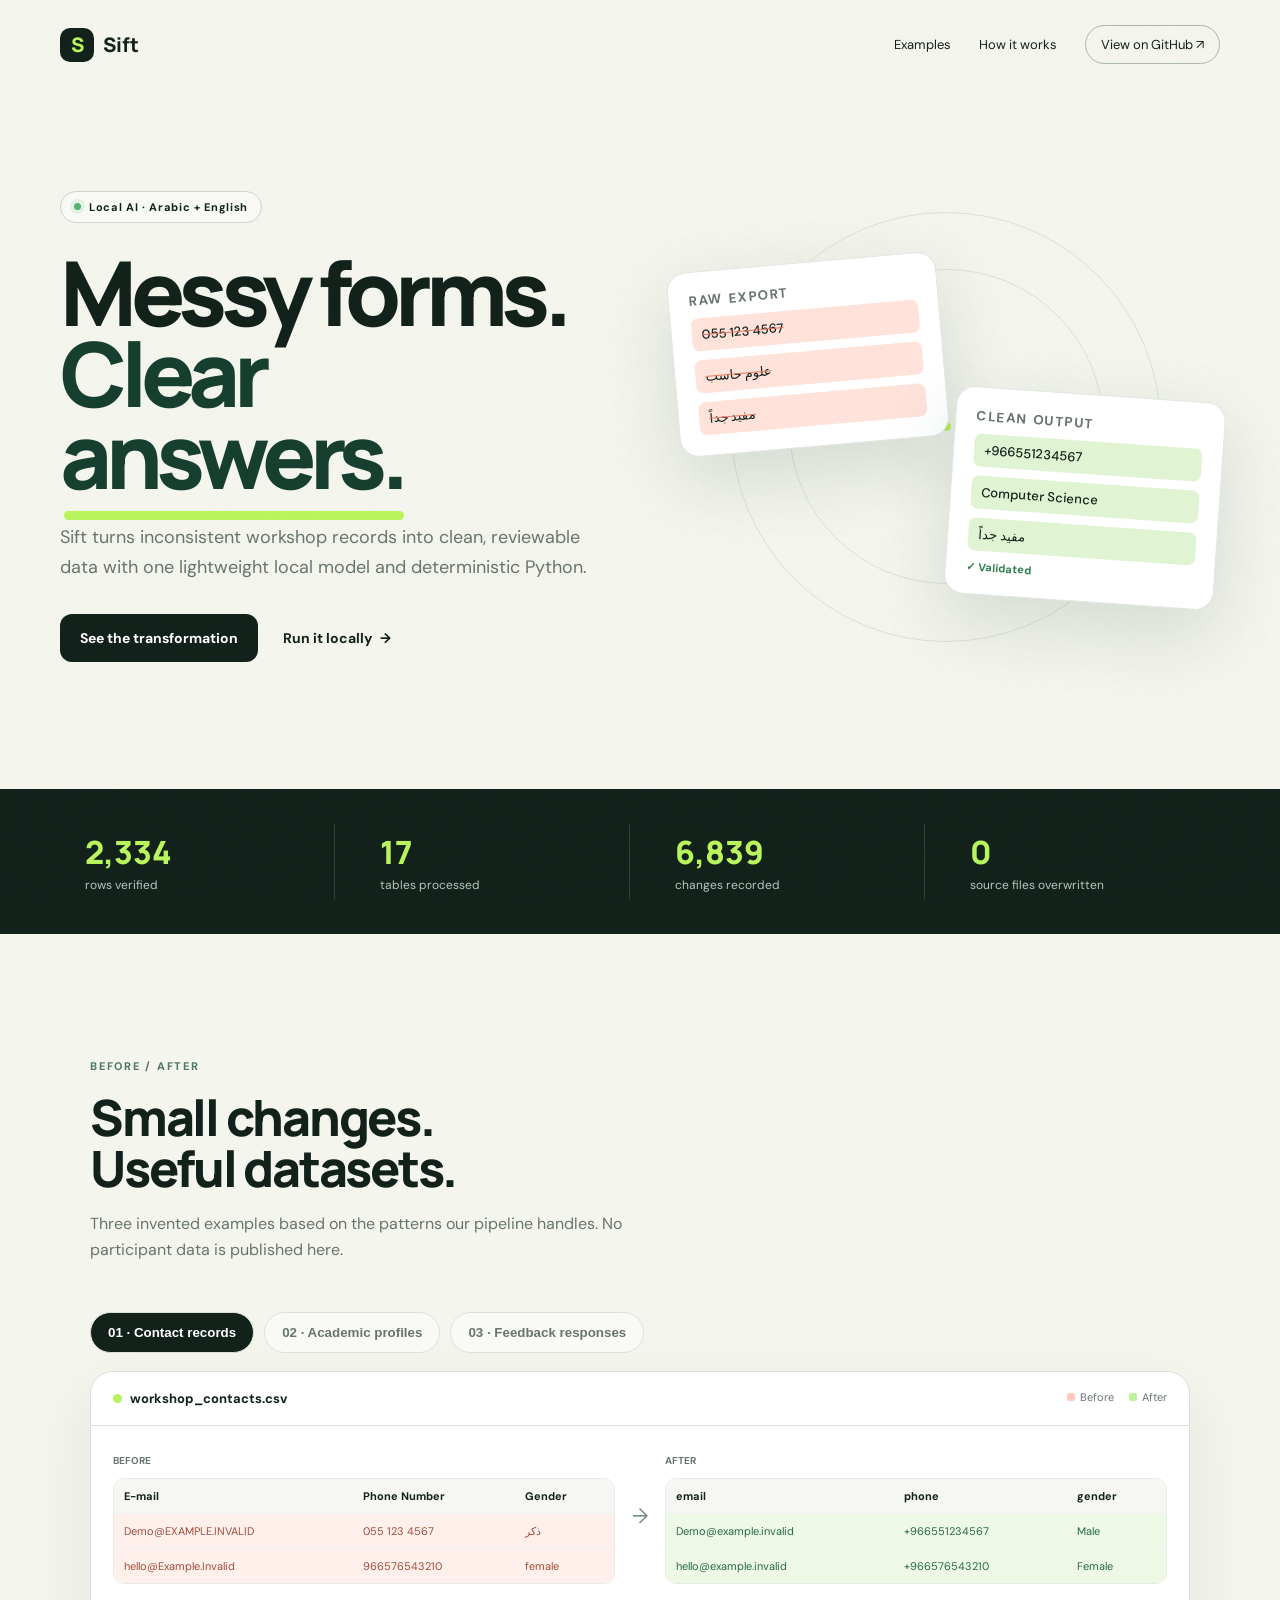
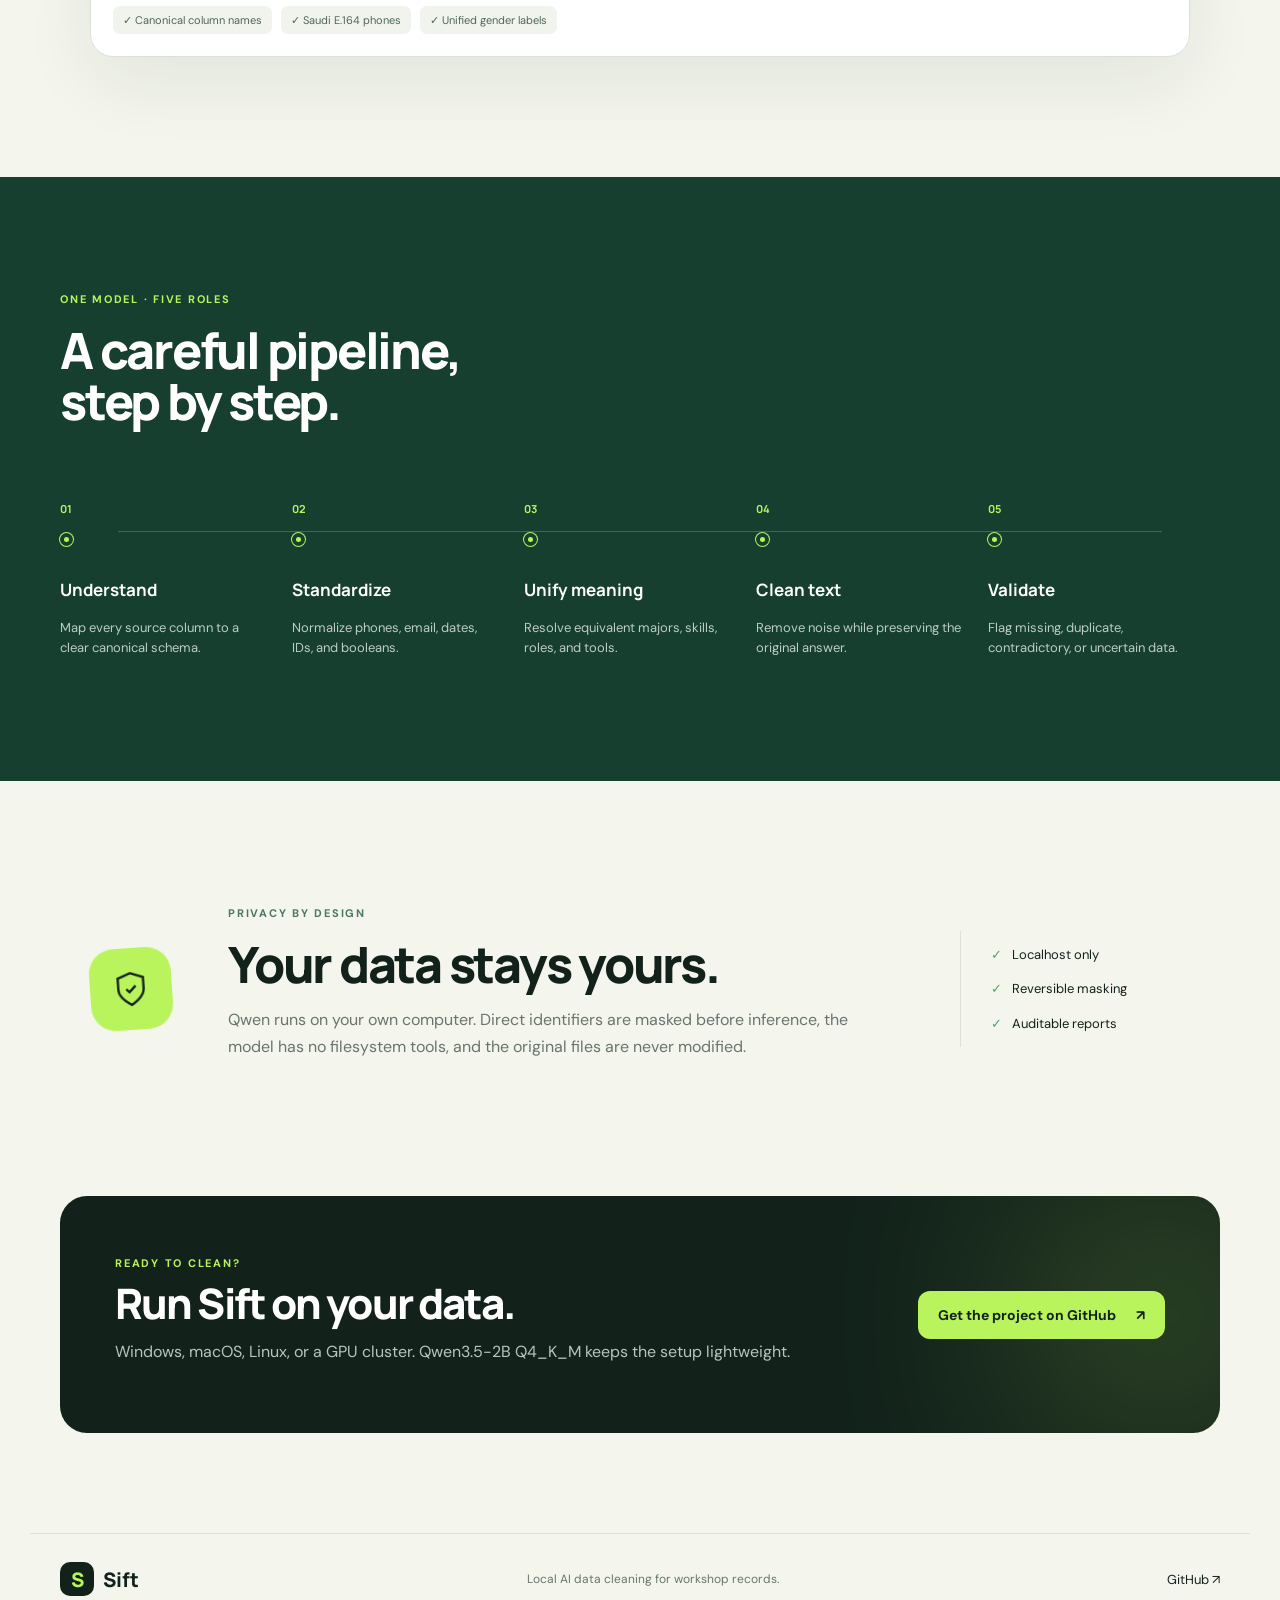
==== docs/index.html @ ca8bafb3 "add local cleaning GUI and public showcase" ====
<!doctype html>
<html lang="en"><head><meta charset="utf-8"><meta name="viewport" content="width=device-width,initial-scale=1"><meta name="description" content="See how Sift turns inconsistent Arabic and English form exports into analysis-ready data."><title>Sift — AI data cleaning, made clear</title><link rel="preconnect" href="https://fonts.googleapis.com"><link rel="preconnect" href="https://fonts.gstatic.com" crossorigin><link href="https://fonts.googleapis.com/css2?family=DM+Sans:wght@400;500;600;700&family=Manrope:wght@600;700;800&display=swap" rel="stylesheet"><link rel="stylesheet" href="showcase.css"></head>
<body><div class="grain"></div><nav><a class="logo" href="#"><span>S</span>Sift</a><div><a href="#examples">Examples</a><a href="#pipeline">How it works</a><a class="nav-cta" href="https://github.com/muath122/Data_Cleaning_Agent">View on GitHub ↗</a></div></nav>
<main><section class="hero"><div class="hero-copy"><div class="tag"><i></i> Local AI · Arabic + English</div><h1>Messy forms.<br><em>Clear answers.</em></h1><p>Sift turns inconsistent workshop records into clean, reviewable data with one lightweight local model and deterministic Python.</p><div class="hero-actions"><a class="button dark" href="#examples">See the transformation</a><a class="text-link" href="https://github.com/muath122/Data_Cleaning_Agent#run-locally">Run it locally <span>→</span></a></div></div><div class="hero-visual"><div class="orbit o1"></div><div class="orbit o2"></div><div class="data-card raw"><small>RAW EXPORT</small><code>055 123 4567</code><code>علوم حاسب</code><code>  مفيد جداً  </code></div><div class="beam"><i></i><i></i><i></i></div><div class="data-card clean"><small>CLEAN OUTPUT</small><code>+966551234567</code><code>Computer Science</code><code>مفيد جداً</code><b>✓ Validated</b></div></div></section>
<section class="proof"><div><strong>2,334</strong><span>rows verified</span></div><div><strong>17</strong><span>tables processed</span></div><div><strong>6,839</strong><span>changes recorded</span></div><div><strong>0</strong><span>source files overwritten</span></div></section>
<section class="examples" id="examples"><div class="section-head"><span>BEFORE / AFTER</span><h2>Small changes.<br>Useful datasets.</h2><p>Three invented examples based on the patterns our pipeline handles. No participant data is published here.</p></div><div class="example-tabs"><button class="active" data-example="contact">01 · Contact records</button><button data-example="academic">02 · Academic profiles</button><button data-example="feedback">03 · Feedback responses</button></div><article class="comparison"><div class="compare-head"><div><span class="file-dot"></span><strong id="example-file">workshop_contacts.csv</strong></div><div class="legend"><i class="removed"></i>Before <i class="added"></i>After</div></div><div class="tables"><div><label>BEFORE</label><div class="table-scroll"><table id="before-table"></table></div></div><div class="arrow">→</div><div><label>AFTER</label><div class="table-scroll"><table id="after-table"></table></div></div></div><div class="change-summary" id="change-summary"></div></article></section>
<section class="pipeline" id="pipeline"><div class="section-head light"><span>ONE MODEL · FIVE ROLES</span><h2>A careful pipeline,<br>step by step.</h2></div><div class="pipeline-line"><div><b>01</b><i></i><h3>Understand</h3><p>Map every source column to a clear canonical schema.</p></div><div><b>02</b><i></i><h3>Standardize</h3><p>Normalize phones, email, dates, IDs, and booleans.</p></div><div><b>03</b><i></i><h3>Unify meaning</h3><p>Resolve equivalent majors, skills, roles, and tools.</p></div><div><b>04</b><i></i><h3>Clean text</h3><p>Remove noise while preserving the original answer.</p></div><div><b>05</b><i></i><h3>Validate</h3><p>Flag missing, duplicate, contradictory, or uncertain data.</p></div></div></section>
<section class="privacy"><div class="privacy-mark"><svg viewBox="0 0 24 24"><path d="M12 22s8-4 8-10V5l-8-3-8 3v7c0 6 8 10 8 10Z"/><path d="m9 12 2 2 4-4"/></svg></div><div><span>PRIVACY BY DESIGN</span><h2>Your data stays yours.</h2><p>Qwen runs on your own computer. Direct identifiers are masked before inference, the model has no filesystem tools, and the original files are never modified.</p></div><div class="privacy-points"><p><i>✓</i> Localhost only</p><p><i>✓</i> Reversible masking</p><p><i>✓</i> Auditable reports</p></div></section>
<section class="cta"><div><span>READY TO CLEAN?</span><h2>Run Sift on your data.</h2><p>Windows, macOS, Linux, or a GPU cluster. Qwen3.5-2B Q4_K_M keeps the setup lightweight.</p></div><a class="button lime" href="https://github.com/muath122/Data_Cleaning_Agent">Get the project on GitHub <b>↗</b></a></section></main>
<footer><a class="logo" href="#"><span>S</span>Sift</a><p>Local AI data cleaning for workshop records.</p><a href="https://github.com/muath122/Data_Cleaning_Agent">GitHub ↗</a></footer><script src="showcase.js"></script></body></html>
---- docs/showcase.css ----
:root{--ink:#12221b;--forest:#163f30;--lime:#baf45d;--cream:#f4f5ed;--muted:#68756e;--line:#dce2da;--red:#ffe2da;--green:#e0f4d3}*{box-sizing:border-box}html{scroll-behavior:smooth}body{margin:0;background:var(--cream);color:var(--ink);font-family:'DM Sans',sans-serif}.grain{position:fixed;inset:0;pointer-events:none;opacity:.35;background-image:url("data:image/svg+xml,%3Csvg viewBox='0 0 180 180' xmlns='http://www.w3.org/2000/svg'%3E%3Cfilter id='n'%3E%3CfeTurbulence type='fractalNoise' baseFrequency='.9' numOctaves='3' stitchTiles='stitch'/%3E%3C/filter%3E%3Crect width='100%25' height='100%25' filter='url(%23n)' opacity='.035'/%3E%3C/svg%3E")}nav,footer{max-width:1220px;margin:auto;padding:25px 30px;display:flex;align-items:center;justify-content:space-between}.logo{display:flex;align-items:center;gap:9px;font:800 20px Manrope;text-decoration:none;color:var(--ink)}.logo span{display:grid;place-items:center;width:34px;height:34px;background:var(--ink);color:var(--lime);border-radius:10px}nav>div{display:flex;align-items:center;gap:28px}nav>div>a,footer>a{font-size:13px;text-decoration:none;color:var(--ink)}.nav-cta{border:1px solid #abb7b0;border-radius:99px;padding:10px 15px}.hero{max-width:1220px;margin:0 auto;padding:80px 30px 105px;display:grid;grid-template-columns:1fr 1fr;align-items:center;gap:65px;min-height:700px}.tag{display:inline-flex;align-items:center;gap:8px;border:1px solid #cdd5ce;border-radius:99px;background:#fff8;padding:8px 13px;font-size:11px;font-weight:700;letter-spacing:.06em}.tag i{width:7px;height:7px;border-radius:50%;background:#52b56d;box-shadow:0 0 0 4px #52b56d20}.hero h1{font:800 clamp(62px,7vw,100px)/.91 Manrope;letter-spacing:-.07em;margin:28px 0}.hero h1 em{font-style:normal;color:var(--forest);position:relative}.hero h1 em:after{content:"";position:absolute;height:9px;left:4px;right:0;bottom:-4px;background:var(--lime);border-radius:10px;z-index:-1}.hero-copy>p{font-size:18px;line-height:1.65;color:var(--muted);max-width:550px}.hero-actions{display:flex;align-items:center;gap:25px;margin-top:32px}.button{display:inline-flex;align-items:center;justify-content:center;text-decoration:none;border-radius:12px;padding:15px 20px;font-weight:700;font-size:14px;transition:.25s}.button:hover{transform:translateY(-2px)}.dark{background:var(--ink);color:#fff}.text-link{color:var(--ink);text-decoration:none;font-weight:700;font-size:14px}.text-link span{margin-left:5px}.hero-visual{position:relative;height:470px;display:grid;place-items:center}.orbit{position:absolute;border:1px solid #54746127;border-radius:50%;animation:spin 18s linear infinite}.o1{width:430px;height:430px}.o2{width:315px;height:315px;animation-direction:reverse}.data-card{position:absolute;width:270px;padding:20px;border-radius:19px;background:#fff;box-shadow:0 25px 70px #1d493526;border:1px solid #e2e7e1;display:flex;flex-direction:column;gap:9px;animation:float 5s ease-in-out infinite}.data-card small{font-weight:700;color:var(--muted);letter-spacing:.12em}.data-card code{font:500 13px 'DM Sans';padding:8px 10px;border-radius:7px}.raw{left:0;top:70px;transform:rotate(-5deg)}.raw code{background:var(--red);text-decoration:line-through;text-decoration-color:#df795f}.clean{right:0;bottom:60px;transform:rotate(4deg);animation-delay:-2.5s}.clean code{background:var(--green)}.clean b{font-size:11px;color:#30804c}.beam{display:flex;gap:8px}.beam i{width:9px;height:9px;background:var(--lime);border-radius:50%;animation:beam 1.2s infinite}.beam i:nth-child(2){animation-delay:.2s}.beam i:nth-child(3){animation-delay:.4s}.proof{background:var(--ink);color:#fff;display:grid;grid-template-columns:repeat(4,1fr);padding:35px max(30px,calc((100vw - 1160px)/2));gap:20px}.proof div{padding:6px 25px;border-right:1px solid #ffffff24}.proof div:last-child{border:0}.proof strong,.proof span{display:block}.proof strong{font:800 32px Manrope;color:var(--lime)}.proof span{font-size:12px;color:#b8c6bf;margin-top:3px}.examples{max-width:1160px;margin:auto;padding:120px 30px}.section-head>span,.privacy span,.cta span{font-size:11px;font-weight:700;letter-spacing:.16em;color:#4d7563}.section-head h2,.privacy h2,.cta h2{font:800 50px/1.02 Manrope;letter-spacing:-.045em;margin:17px 0}.section-head>p{color:var(--muted);max-width:570px;line-height:1.6}.example-tabs{display:flex;gap:10px;margin-top:50px}.example-tabs button{border:1px solid var(--line);background:#fff8;padding:12px 17px;border-radius:99px;color:var(--muted);cursor:pointer;font-weight:600}.example-tabs button.active{background:var(--ink);color:#fff}.comparison{margin-top:18px;background:#fff;border:1px solid var(--line);border-radius:23px;overflow:hidden;box-shadow:0 25px 70px #183c2b14}.compare-head{display:flex;justify-content:space-between;padding:18px 22px;border-bottom:1px solid var(--line);font-size:13px}.file-dot{display:inline-block;width:9px;height:9px;border-radius:50%;background:var(--lime);margin-right:8px}.legend{color:var(--muted);font-size:11px}.legend i{display:inline-block;width:8px;height:8px;border-radius:2px;margin:0 5px 0 12px}.legend .removed{background:#ffc9bb}.legend .added{background:#bff09a}.tables{display:grid;grid-template-columns:1fr 30px 1fr;gap:10px;padding:22px}.tables>div:not(.arrow){min-width:0}.tables label{font-size:10px;font-weight:700;color:var(--muted)}.table-scroll{overflow:auto;margin-top:9px;border:1px solid #e7ebe6;border-radius:11px}.tables table{border-collapse:collapse;width:100%;font-size:11px}.tables th,.tables td{text-align:left;padding:10px;white-space:nowrap;border-bottom:1px solid #edf0ed}.tables th{background:#f6f7f3}.tables tr:last-child td{border:0}.tables>div:first-child td.changed{background:#fff0eb;color:#9f4d3b}.tables>div:nth-child(3) td.changed{background:#edf9e5;color:#286941}.arrow{display:grid;place-items:center;font-size:21px;color:#799086}.change-summary{display:flex;gap:9px;padding:0 22px 22px;flex-wrap:wrap}.change-summary span{background:#f0f4ed;border-radius:7px;padding:7px 10px;font-size:11px;color:#4d665a}.pipeline{background:var(--forest);color:#fff;padding:110px max(30px,calc((100vw - 1160px)/2));overflow:hidden}.light>span{color:var(--lime)}.light h2{color:#fff}.pipeline-line{display:grid;grid-template-columns:repeat(5,1fr);margin-top:70px;position:relative}.pipeline-line:before{content:"";position:absolute;top:34px;left:5%;right:5%;height:1px;background:#ffffff32}.pipeline-line>div{position:relative;padding-right:25px}.pipeline-line b{font:700 11px Manrope;color:var(--lime)}.pipeline-line i{display:block;width:13px;height:13px;background:var(--lime);border:4px solid var(--forest);box-shadow:0 0 0 1px #baf45d;margin:15px 0 32px;border-radius:50%;position:relative;z-index:1}.pipeline-line h3{font:700 17px Manrope}.pipeline-line p{font-size:13px;line-height:1.55;color:#bdcdc5}.privacy{max-width:1160px;margin:0 auto;padding:120px 30px;display:grid;grid-template-columns:100px 1fr 230px;gap:38px;align-items:center}.privacy-mark{width:82px;height:82px;background:var(--lime);border-radius:25px;display:grid;place-items:center;transform:rotate(-4deg)}.privacy-mark svg{width:38px;fill:none;stroke:var(--ink);stroke-width:1.5}.privacy p{color:var(--muted);line-height:1.65;max-width:620px}.privacy-points{border-left:1px solid var(--line);padding-left:30px}.privacy-points p{margin:13px 0;color:var(--ink);font-size:13px}.privacy-points i{font-style:normal;color:#4ca765;margin-right:7px}.cta{max-width:1160px;margin:0 auto 100px;background:var(--ink);color:#fff;border-radius:27px;padding:55px;display:flex;justify-content:space-between;align-items:center;position:relative;overflow:hidden}.cta:after{content:"";position:absolute;width:280px;height:280px;background:var(--lime);filter:blur(100px);opacity:.16;right:-80px}.cta span{color:var(--lime)}.cta h2{font-size:42px;margin:10px 0}.cta p{color:#b7c5be}.lime{background:var(--lime);color:var(--ink);position:relative;z-index:1}.lime b{margin-left:20px}footer{border-top:1px solid var(--line);font-size:12px;color:var(--muted)}@keyframes spin{to{transform:rotate(360deg)}}@keyframes float{50%{margin-top:-12px}}@keyframes beam{50%{opacity:.2;transform:scale(.7)}}@media(max-width:800px){nav>div>a:not(.nav-cta){display:none}.hero{grid-template-columns:1fr;padding-top:55px}.hero-visual{height:420px}.proof{grid-template-columns:1fr 1fr}.proof div:nth-child(2){border:0}.example-tabs{overflow:auto}.tables{grid-template-columns:1fr}.arrow{transform:rotate(90deg)}.pipeline-line{grid-template-columns:1fr 1fr}.pipeline-line:before{display:none}.privacy{grid-template-columns:1fr}.privacy-points{border-left:0;padding-left:0}.cta{margin:20px;display:block;padding:35px}.cta .button{margin-top:15px}footer{margin-top:70px}.hero h1{font-size:64px}}
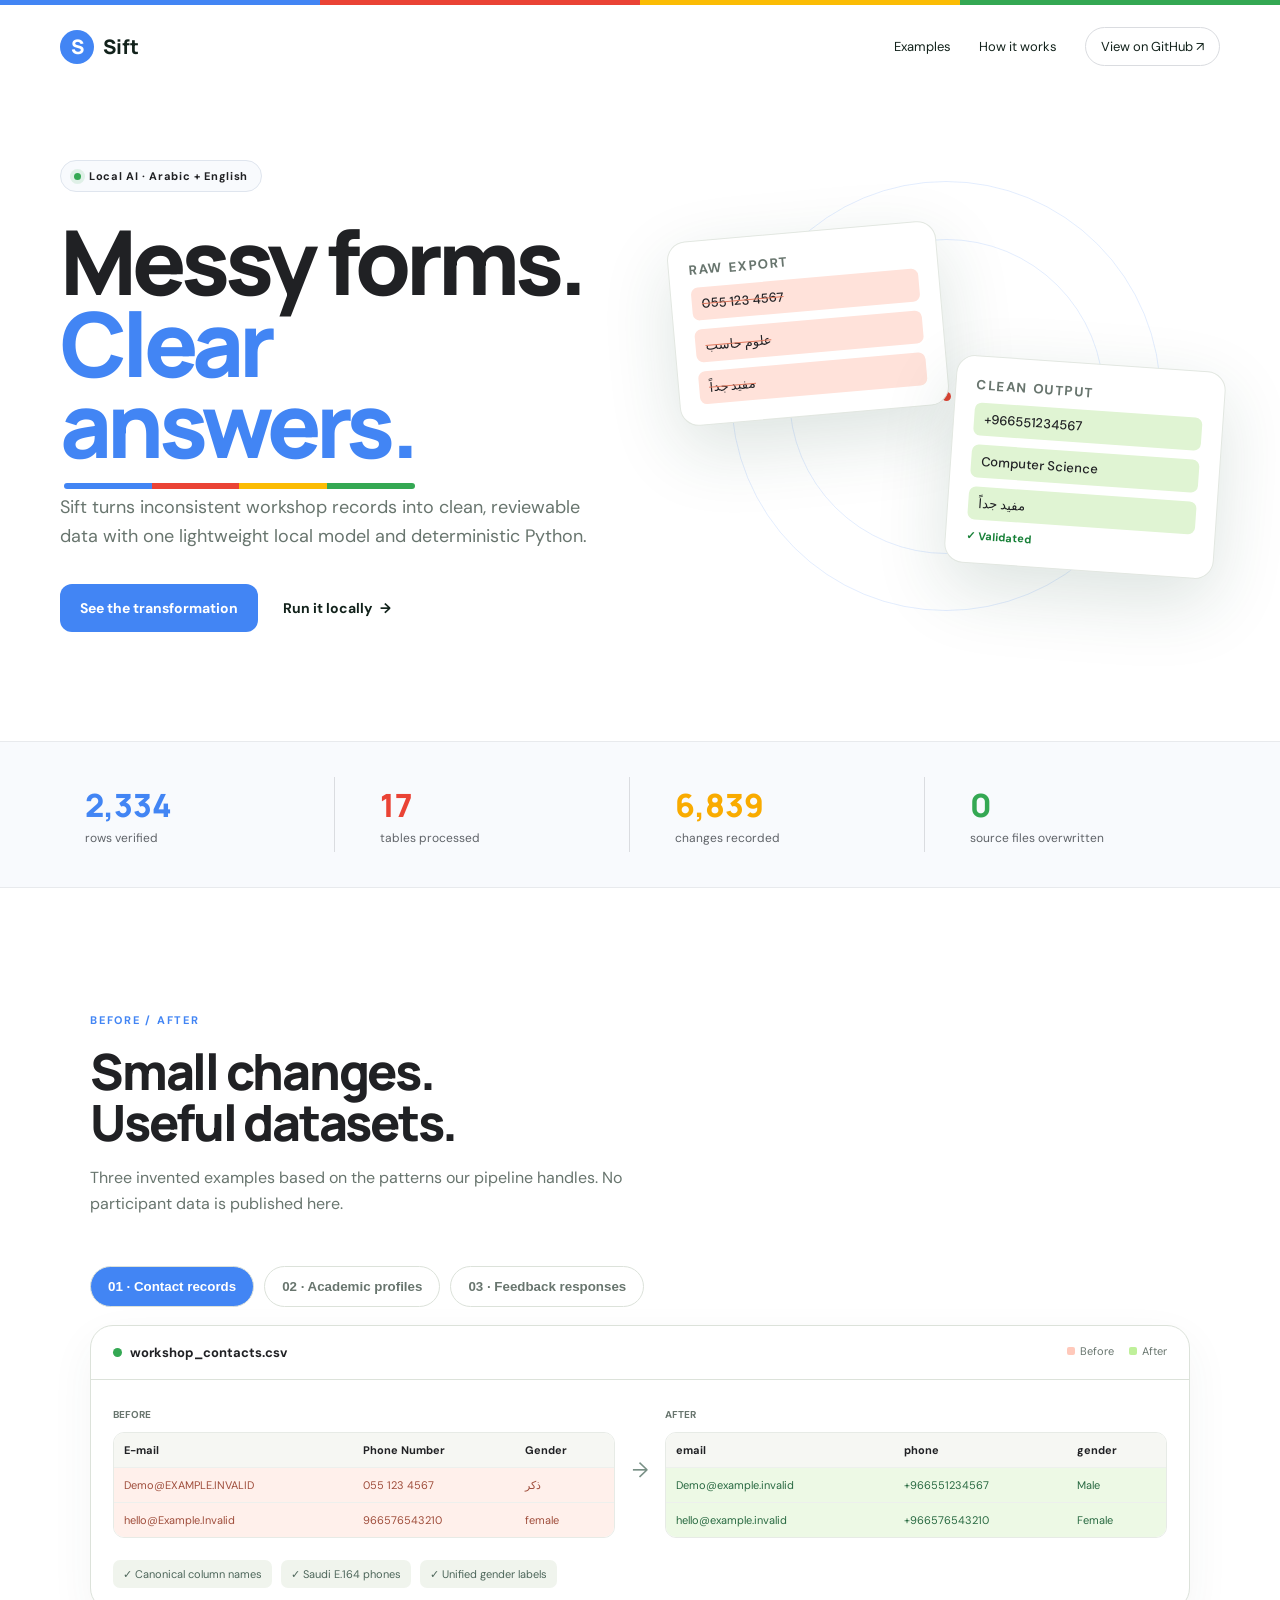
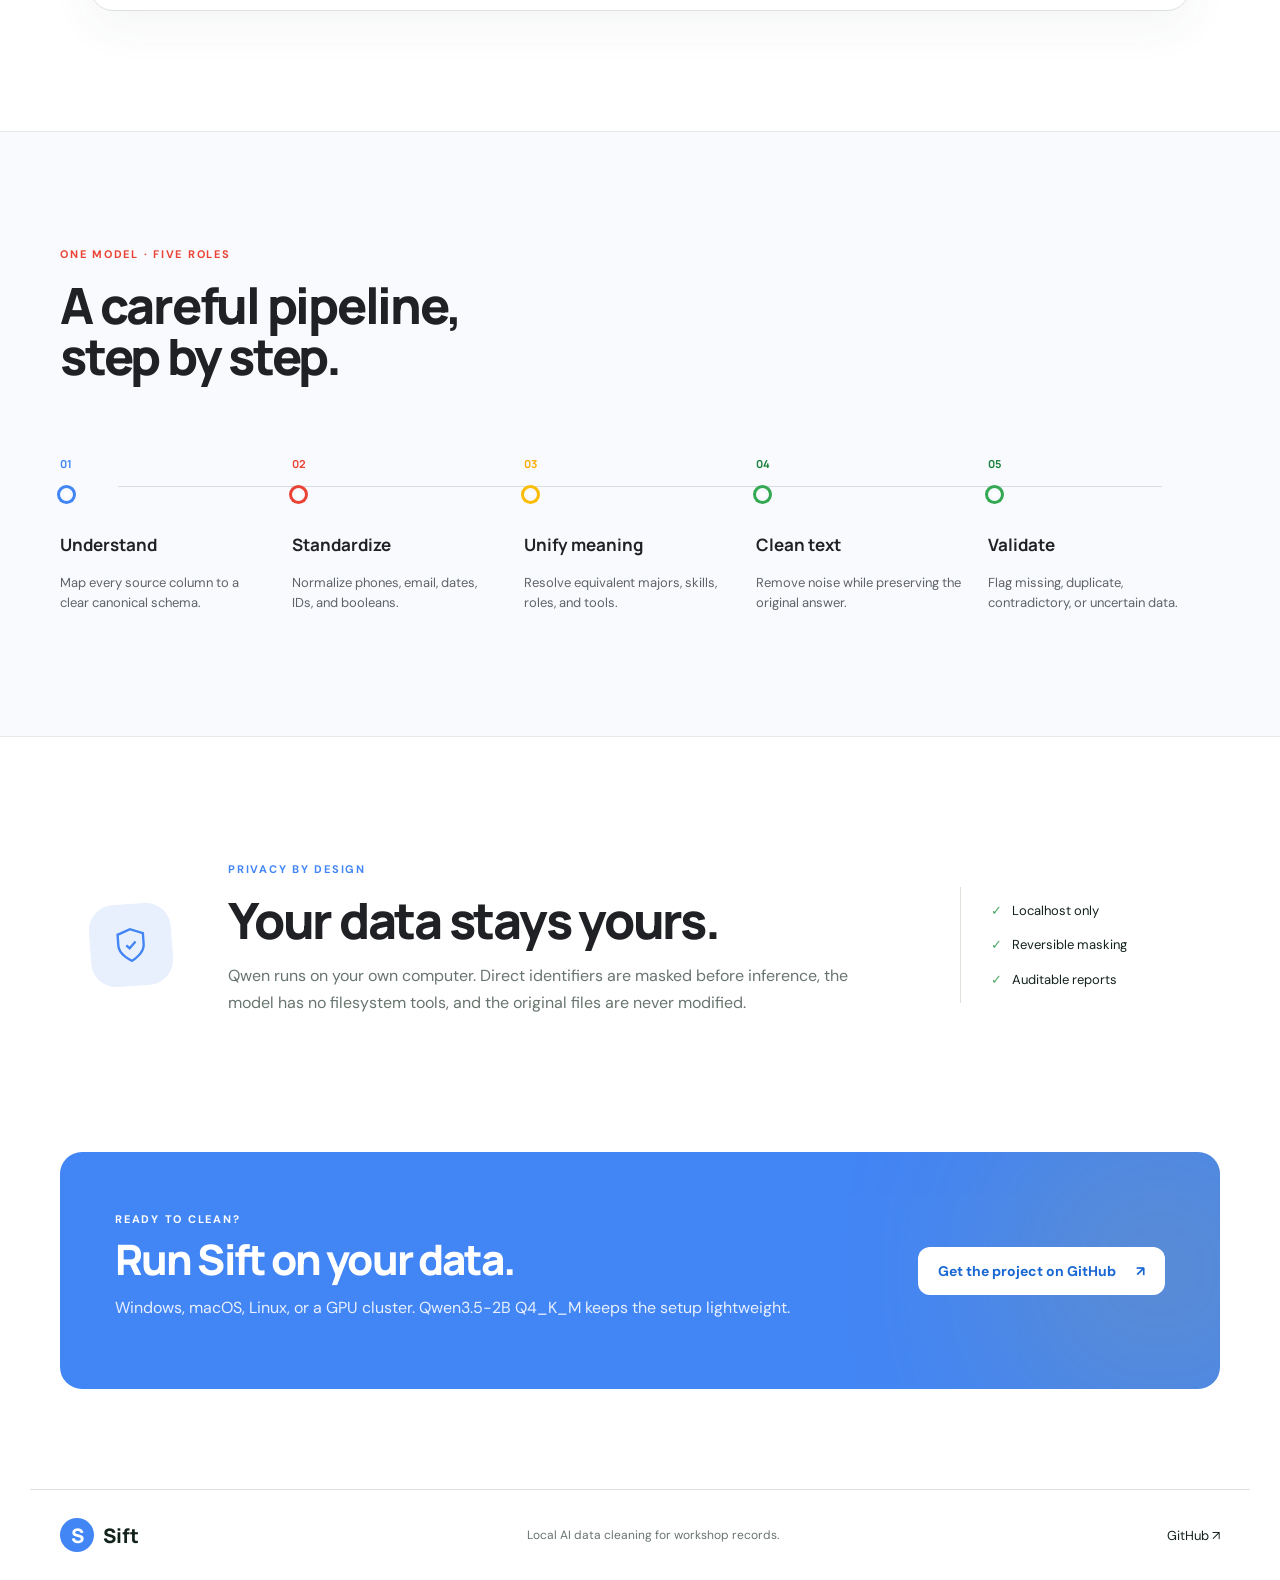
==== commit 0cf5e6c3: "fix knowledge-based normalization and Pages theme" ====
--- a/docs/index.html
+++ b/docs/index.html
@@ -1,6 +1,6 @@
 <!doctype html>
 <html lang="en"><head><meta charset="utf-8"><meta name="viewport" content="width=device-width,initial-scale=1"><meta name="description" content="See how Sift turns inconsistent Arabic and English form exports into analysis-ready data."><title>Sift — AI data cleaning, made clear</title><link rel="preconnect" href="https://fonts.googleapis.com"><link rel="preconnect" href="https://fonts.gstatic.com" crossorigin><link href="https://fonts.googleapis.com/css2?family=DM+Sans:wght@400;500;600;700&family=Manrope:wght@600;700;800&display=swap" rel="stylesheet"><link rel="stylesheet" href="showcase.css"></head>
-<body><div class="grain"></div><nav><a class="logo" href="#"><span>S</span>Sift</a><div><a href="#examples">Examples</a><a href="#pipeline">How it works</a><a class="nav-cta" href="https://github.com/muath122/Data_Cleaning_Agent">View on GitHub ↗</a></div></nav>
+<body><div class="google-stripe"><i></i><i></i><i></i><i></i></div><nav><a class="logo" href="#"><span>S</span>Sift</a><div><a href="#examples">Examples</a><a href="#pipeline">How it works</a><a class="nav-cta" href="https://github.com/muath122/Data_Cleaning_Agent">View on GitHub ↗</a></div></nav>
 <main><section class="hero"><div class="hero-copy"><div class="tag"><i></i> Local AI · Arabic + English</div><h1>Messy forms.<br><em>Clear answers.</em></h1><p>Sift turns inconsistent workshop records into clean, reviewable data with one lightweight local model and deterministic Python.</p><div class="hero-actions"><a class="button dark" href="#examples">See the transformation</a><a class="text-link" href="https://github.com/muath122/Data_Cleaning_Agent#run-locally">Run it locally <span>→</span></a></div></div><div class="hero-visual"><div class="orbit o1"></div><div class="orbit o2"></div><div class="data-card raw"><small>RAW EXPORT</small><code>055 123 4567</code><code>علوم حاسب</code><code>  مفيد جداً  </code></div><div class="beam"><i></i><i></i><i></i></div><div class="data-card clean"><small>CLEAN OUTPUT</small><code>+966551234567</code><code>Computer Science</code><code>مفيد جداً</code><b>✓ Validated</b></div></div></section>
 <section class="proof"><div><strong>2,334</strong><span>rows verified</span></div><div><strong>17</strong><span>tables processed</span></div><div><strong>6,839</strong><span>changes recorded</span></div><div><strong>0</strong><span>source files overwritten</span></div></section>
 <section class="examples" id="examples"><div class="section-head"><span>BEFORE / AFTER</span><h2>Small changes.<br>Useful datasets.</h2><p>Three invented examples based on the patterns our pipeline handles. No participant data is published here.</p></div><div class="example-tabs"><button class="active" data-example="contact">01 · Contact records</button><button data-example="academic">02 · Academic profiles</button><button data-example="feedback">03 · Feedback responses</button></div><article class="comparison"><div class="compare-head"><div><span class="file-dot"></span><strong id="example-file">workshop_contacts.csv</strong></div><div class="legend"><i class="removed"></i>Before <i class="added"></i>After</div></div><div class="tables"><div><label>BEFORE</label><div class="table-scroll"><table id="before-table"></table></div></div><div class="arrow">→</div><div><label>AFTER</label><div class="table-scroll"><table id="after-table"></table></div></div></div><div class="change-summary" id="change-summary"></div></article></section>
--- a/docs/showcase.css
+++ b/docs/showcase.css
@@ -1 +1,14 @@
 :root{--ink:#12221b;--forest:#163f30;--lime:#baf45d;--cream:#f4f5ed;--muted:#68756e;--line:#dce2da;--red:#ffe2da;--green:#e0f4d3}*{box-sizing:border-box}html{scroll-behavior:smooth}body{margin:0;background:var(--cream);color:var(--ink);font-family:'DM Sans',sans-serif}.grain{position:fixed;inset:0;pointer-events:none;opacity:.35;background-image:url("data:image/svg+xml,%3Csvg viewBox='0 0 180 180' xmlns='http://www.w3.org/2000/svg'%3E%3Cfilter id='n'%3E%3CfeTurbulence type='fractalNoise' baseFrequency='.9' numOctaves='3' stitchTiles='stitch'/%3E%3C/filter%3E%3Crect width='100%25' height='100%25' filter='url(%23n)' opacity='.035'/%3E%3C/svg%3E")}nav,footer{max-width:1220px;margin:auto;padding:25px 30px;display:flex;align-items:center;justify-content:space-between}.logo{display:flex;align-items:center;gap:9px;font:800 20px Manrope;text-decoration:none;color:var(--ink)}.logo span{display:grid;place-items:center;width:34px;height:34px;background:var(--ink);color:var(--lime);border-radius:10px}nav>div{display:flex;align-items:center;gap:28px}nav>div>a,footer>a{font-size:13px;text-decoration:none;color:var(--ink)}.nav-cta{border:1px solid #abb7b0;border-radius:99px;padding:10px 15px}.hero{max-width:1220px;margin:0 auto;padding:80px 30px 105px;display:grid;grid-template-columns:1fr 1fr;align-items:center;gap:65px;min-height:700px}.tag{display:inline-flex;align-items:center;gap:8px;border:1px solid #cdd5ce;border-radius:99px;background:#fff8;padding:8px 13px;font-size:11px;font-weight:700;letter-spacing:.06em}.tag i{width:7px;height:7px;border-radius:50%;background:#52b56d;box-shadow:0 0 0 4px #52b56d20}.hero h1{font:800 clamp(62px,7vw,100px)/.91 Manrope;letter-spacing:-.07em;margin:28px 0}.hero h1 em{font-style:normal;color:var(--forest);position:relative}.hero h1 em:after{content:"";position:absolute;height:9px;left:4px;right:0;bottom:-4px;background:var(--lime);border-radius:10px;z-index:-1}.hero-copy>p{font-size:18px;line-height:1.65;color:var(--muted);max-width:550px}.hero-actions{display:flex;align-items:center;gap:25px;margin-top:32px}.button{display:inline-flex;align-items:center;justify-content:center;text-decoration:none;border-radius:12px;padding:15px 20px;font-weight:700;font-size:14px;transition:.25s}.button:hover{transform:translateY(-2px)}.dark{background:var(--ink);color:#fff}.text-link{color:var(--ink);text-decoration:none;font-weight:700;font-size:14px}.text-link span{margin-left:5px}.hero-visual{position:relative;height:470px;display:grid;place-items:center}.orbit{position:absolute;border:1px solid #54746127;border-radius:50%;animation:spin 18s linear infinite}.o1{width:430px;height:430px}.o2{width:315px;height:315px;animation-direction:reverse}.data-card{position:absolute;width:270px;padding:20px;border-radius:19px;background:#fff;box-shadow:0 25px 70px #1d493526;border:1px solid #e2e7e1;display:flex;flex-direction:column;gap:9px;animation:float 5s ease-in-out infinite}.data-card small{font-weight:700;color:var(--muted);letter-spacing:.12em}.data-card code{font:500 13px 'DM Sans';padding:8px 10px;border-radius:7px}.raw{left:0;top:70px;transform:rotate(-5deg)}.raw code{background:var(--red);text-decoration:line-through;text-decoration-color:#df795f}.clean{right:0;bottom:60px;transform:rotate(4deg);animation-delay:-2.5s}.clean code{background:var(--green)}.clean b{font-size:11px;color:#30804c}.beam{display:flex;gap:8px}.beam i{width:9px;height:9px;background:var(--lime);border-radius:50%;animation:beam 1.2s infinite}.beam i:nth-child(2){animation-delay:.2s}.beam i:nth-child(3){animation-delay:.4s}.proof{background:var(--ink);color:#fff;display:grid;grid-template-columns:repeat(4,1fr);padding:35px max(30px,calc((100vw - 1160px)/2));gap:20px}.proof div{padding:6px 25px;border-right:1px solid #ffffff24}.proof div:last-child{border:0}.proof strong,.proof span{display:block}.proof strong{font:800 32px Manrope;color:var(--lime)}.proof span{font-size:12px;color:#b8c6bf;margin-top:3px}.examples{max-width:1160px;margin:auto;padding:120px 30px}.section-head>span,.privacy span,.cta span{font-size:11px;font-weight:700;letter-spacing:.16em;color:#4d7563}.section-head h2,.privacy h2,.cta h2{font:800 50px/1.02 Manrope;letter-spacing:-.045em;margin:17px 0}.section-head>p{color:var(--muted);max-width:570px;line-height:1.6}.example-tabs{display:flex;gap:10px;margin-top:50px}.example-tabs button{border:1px solid var(--line);background:#fff8;padding:12px 17px;border-radius:99px;color:var(--muted);cursor:pointer;font-weight:600}.example-tabs button.active{background:var(--ink);color:#fff}.comparison{margin-top:18px;background:#fff;border:1px solid var(--line);border-radius:23px;overflow:hidden;box-shadow:0 25px 70px #183c2b14}.compare-head{display:flex;justify-content:space-between;padding:18px 22px;border-bottom:1px solid var(--line);font-size:13px}.file-dot{display:inline-block;width:9px;height:9px;border-radius:50%;background:var(--lime);margin-right:8px}.legend{color:var(--muted);font-size:11px}.legend i{display:inline-block;width:8px;height:8px;border-radius:2px;margin:0 5px 0 12px}.legend .removed{background:#ffc9bb}.legend .added{background:#bff09a}.tables{display:grid;grid-template-columns:1fr 30px 1fr;gap:10px;padding:22px}.tables>div:not(.arrow){min-width:0}.tables label{font-size:10px;font-weight:700;color:var(--muted)}.table-scroll{overflow:auto;margin-top:9px;border:1px solid #e7ebe6;border-radius:11px}.tables table{border-collapse:collapse;width:100%;font-size:11px}.tables th,.tables td{text-align:left;padding:10px;white-space:nowrap;border-bottom:1px solid #edf0ed}.tables th{background:#f6f7f3}.tables tr:last-child td{border:0}.tables>div:first-child td.changed{background:#fff0eb;color:#9f4d3b}.tables>div:nth-child(3) td.changed{background:#edf9e5;color:#286941}.arrow{display:grid;place-items:center;font-size:21px;color:#799086}.change-summary{display:flex;gap:9px;padding:0 22px 22px;flex-wrap:wrap}.change-summary span{background:#f0f4ed;border-radius:7px;padding:7px 10px;font-size:11px;color:#4d665a}.pipeline{background:var(--forest);color:#fff;padding:110px max(30px,calc((100vw - 1160px)/2));overflow:hidden}.light>span{color:var(--lime)}.light h2{color:#fff}.pipeline-line{display:grid;grid-template-columns:repeat(5,1fr);margin-top:70px;position:relative}.pipeline-line:before{content:"";position:absolute;top:34px;left:5%;right:5%;height:1px;background:#ffffff32}.pipeline-line>div{position:relative;padding-right:25px}.pipeline-line b{font:700 11px Manrope;color:var(--lime)}.pipeline-line i{display:block;width:13px;height:13px;background:var(--lime);border:4px solid var(--forest);box-shadow:0 0 0 1px #baf45d;margin:15px 0 32px;border-radius:50%;position:relative;z-index:1}.pipeline-line h3{font:700 17px Manrope}.pipeline-line p{font-size:13px;line-height:1.55;color:#bdcdc5}.privacy{max-width:1160px;margin:0 auto;padding:120px 30px;display:grid;grid-template-columns:100px 1fr 230px;gap:38px;align-items:center}.privacy-mark{width:82px;height:82px;background:var(--lime);border-radius:25px;display:grid;place-items:center;transform:rotate(-4deg)}.privacy-mark svg{width:38px;fill:none;stroke:var(--ink);stroke-width:1.5}.privacy p{color:var(--muted);line-height:1.65;max-width:620px}.privacy-points{border-left:1px solid var(--line);padding-left:30px}.privacy-points p{margin:13px 0;color:var(--ink);font-size:13px}.privacy-points i{font-style:normal;color:#4ca765;margin-right:7px}.cta{max-width:1160px;margin:0 auto 100px;background:var(--ink);color:#fff;border-radius:27px;padding:55px;display:flex;justify-content:space-between;align-items:center;position:relative;overflow:hidden}.cta:after{content:"";position:absolute;width:280px;height:280px;background:var(--lime);filter:blur(100px);opacity:.16;right:-80px}.cta span{color:var(--lime)}.cta h2{font-size:42px;margin:10px 0}.cta p{color:#b7c5be}.lime{background:var(--lime);color:var(--ink);position:relative;z-index:1}.lime b{margin-left:20px}footer{border-top:1px solid var(--line);font-size:12px;color:var(--muted)}@keyframes spin{to{transform:rotate(360deg)}}@keyframes float{50%{margin-top:-12px}}@keyframes beam{50%{opacity:.2;transform:scale(.7)}}@media(max-width:800px){nav>div>a:not(.nav-cta){display:none}.hero{grid-template-columns:1fr;padding-top:55px}.hero-visual{height:420px}.proof{grid-template-columns:1fr 1fr}.proof div:nth-child(2){border:0}.example-tabs{overflow:auto}.tables{grid-template-columns:1fr}.arrow{transform:rotate(90deg)}.pipeline-line{grid-template-columns:1fr 1fr}.pipeline-line:before{display:none}.privacy{grid-template-columns:1fr}.privacy-points{border-left:0;padding-left:0}.cta{margin:20px;display:block;padding:35px}.cta .button{margin-top:15px}footer{margin-top:70px}.hero h1{font-size:64px}}
+
+/* Google Developer Groups inspired presentation */
+body{background:#fff;color:#202124}
+.google-stripe{height:5px;display:grid;grid-template-columns:repeat(4,1fr)}
+.google-stripe i:nth-child(1){background:#4285f4}.google-stripe i:nth-child(2){background:#ea4335}.google-stripe i:nth-child(3){background:#fbbc04}.google-stripe i:nth-child(4){background:#34a853}
+nav{padding-top:22px}.logo span{background:#4285f4;color:#fff;border-radius:50%}.nav-cta{border-color:#dadce0}.tag{background:#f8fafd;border-color:#dfe5ee}.tag i{background:#34a853;box-shadow:0 0 0 4px #34a85320}
+.hero{min-height:650px;padding-top:65px}.hero h1{letter-spacing:-.055em}.hero h1 em{color:#4285f4}.hero h1 em:after{height:6px;background:linear-gradient(90deg,#4285f4 25%,#ea4335 25% 50%,#fbbc04 50% 75%,#34a853 75%)}
+.dark{background:#4285f4}.orbit{border-color:#4285f425}.beam i:nth-child(1){background:#4285f4}.beam i:nth-child(2){background:#ea4335}.beam i:nth-child(3){background:#fbbc04}.clean b{color:#188038}
+.proof{background:#f8fafd;color:#202124;border-block:1px solid #e8eaed}.proof div{border-color:#dadce0}.proof div:nth-child(1) strong{color:#4285f4}.proof div:nth-child(2) strong{color:#ea4335}.proof div:nth-child(3) strong{color:#f9ab00}.proof div:nth-child(4) strong{color:#34a853}.proof span{color:#5f6368}
+.section-head>span,.privacy span,.cta span{color:#4285f4}.example-tabs button.active{background:#4285f4}.file-dot{background:#34a853}.comparison{box-shadow:0 16px 45px #3c40430e}
+.pipeline{background:#f8fafd;color:#202124;border-block:1px solid #e8eaed}.light>span{color:#ea4335}.light h2{color:#202124}.pipeline-line:before{background:#d9dde3}.pipeline-line b{color:#4285f4}.pipeline-line i{background:#fff;border-color:#f8fafd;box-shadow:0 0 0 3px #4285f4}.pipeline-line>div:nth-child(2) b{color:#ea4335}.pipeline-line>div:nth-child(2) i{box-shadow:0 0 0 3px #ea4335}.pipeline-line>div:nth-child(3) b{color:#f9ab00}.pipeline-line>div:nth-child(3) i{box-shadow:0 0 0 3px #fbbc04}.pipeline-line>div:nth-child(4) b,.pipeline-line>div:nth-child(5) b{color:#188038}.pipeline-line>div:nth-child(4) i,.pipeline-line>div:nth-child(5) i{box-shadow:0 0 0 3px #34a853}.pipeline-line p{color:#5f6368}
+.privacy-mark{background:#e8f0fe}.privacy-mark svg{stroke:#4285f4}.cta{background:#4285f4;border-radius:22px}.cta:after{background:#fbbc04}.cta span{color:#fff}.cta p{color:#e8f0fe}.lime{background:#fff;color:#1967d2}
+@media(prefers-reduced-motion:reduce){*{animation:none!important;scroll-behavior:auto!important}}
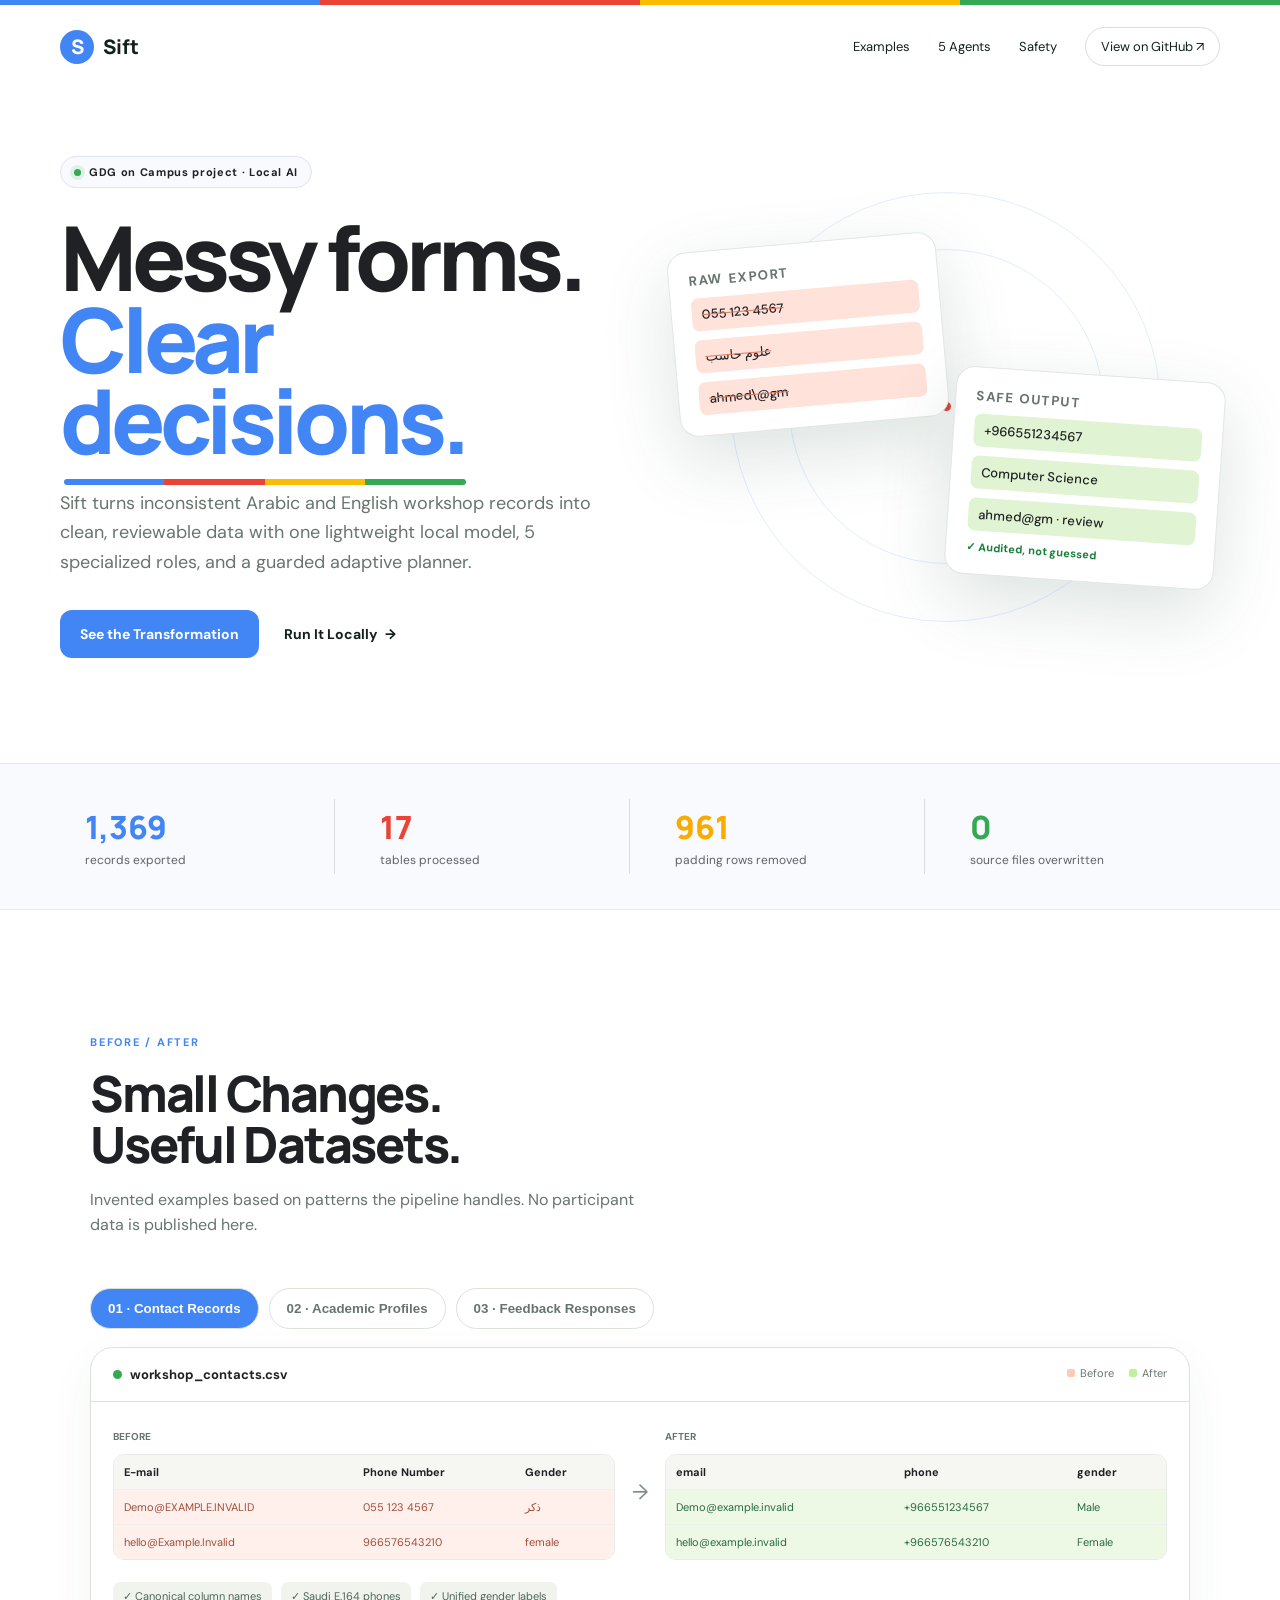
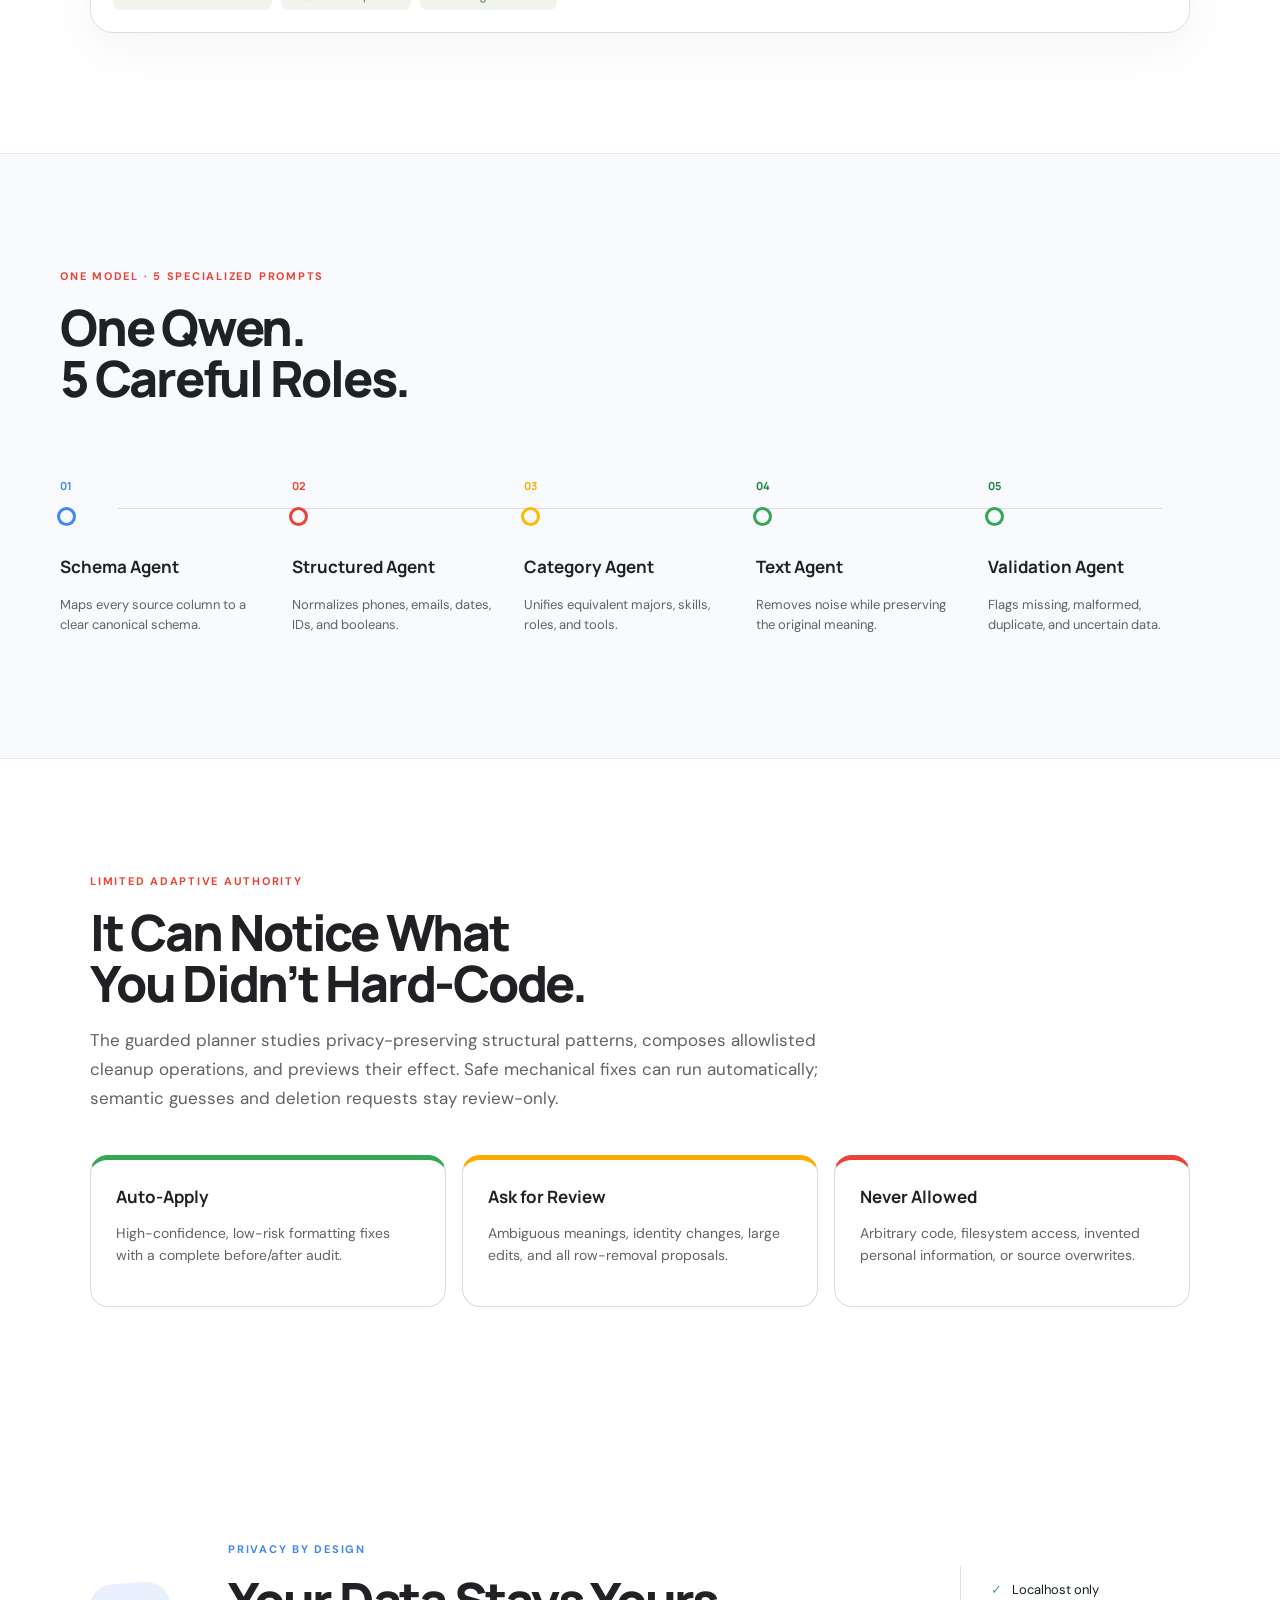
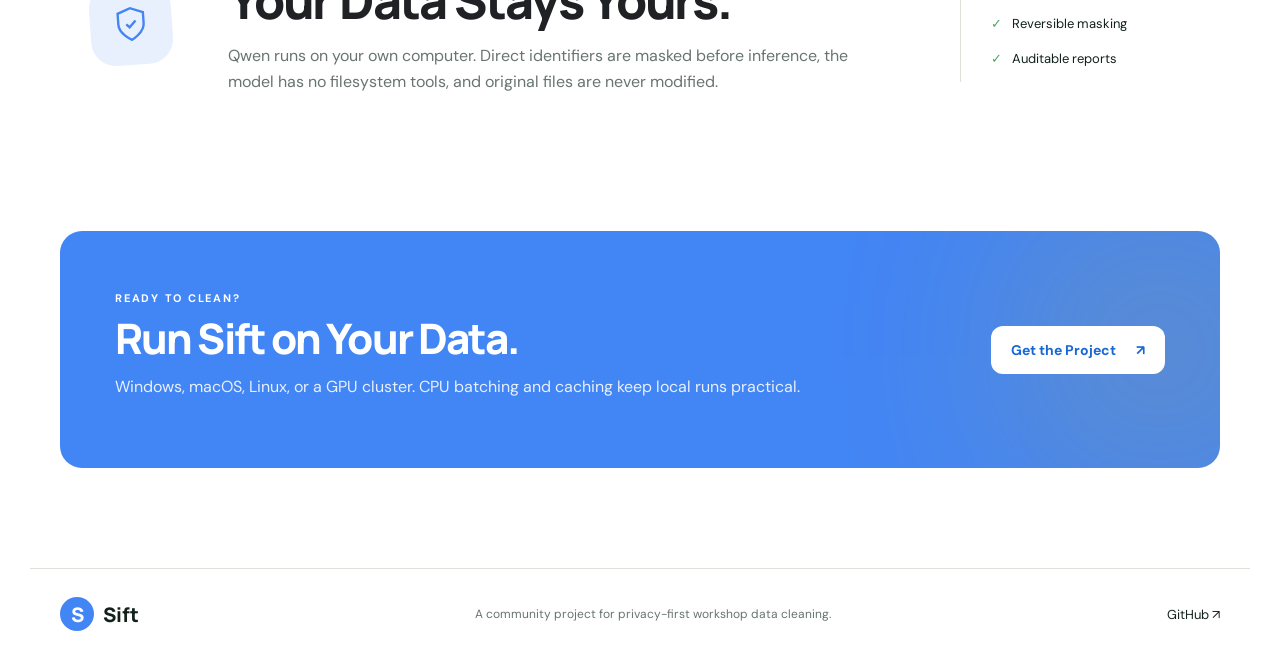
==== commit 46d23d41: "docs: refresh GDG on Campus project showcase" ====
--- a/docs/index.html
+++ b/docs/index.html
@@ -1,10 +1,9 @@
-<!doctype html>
-<html lang="en"><head><meta charset="utf-8"><meta name="viewport" content="width=device-width,initial-scale=1"><meta name="description" content="See how Sift turns inconsistent Arabic and English form exports into analysis-ready data."><title>Sift — AI data cleaning, made clear</title><link rel="preconnect" href="https://fonts.googleapis.com"><link rel="preconnect" href="https://fonts.gstatic.com" crossorigin><link href="https://fonts.googleapis.com/css2?family=DM+Sans:wght@400;500;600;700&family=Manrope:wght@600;700;800&display=swap" rel="stylesheet"><link rel="stylesheet" href="showcase.css"></head>
-<body><div class="google-stripe"><i></i><i></i><i></i><i></i></div><nav><a class="logo" href="#"><span>S</span>Sift</a><div><a href="#examples">Examples</a><a href="#pipeline">How it works</a><a class="nav-cta" href="https://github.com/muath122/Data_Cleaning_Agent">View on GitHub ↗</a></div></nav>
-<main><section class="hero"><div class="hero-copy"><div class="tag"><i></i> Local AI · Arabic + English</div><h1>Messy forms.<br><em>Clear answers.</em></h1><p>Sift turns inconsistent workshop records into clean, reviewable data with one lightweight local model and deterministic Python.</p><div class="hero-actions"><a class="button dark" href="#examples">See the transformation</a><a class="text-link" href="https://github.com/muath122/Data_Cleaning_Agent#run-locally">Run it locally <span>→</span></a></div></div><div class="hero-visual"><div class="orbit o1"></div><div class="orbit o2"></div><div class="data-card raw"><small>RAW EXPORT</small><code>055 123 4567</code><code>علوم حاسب</code><code>  مفيد جداً  </code></div><div class="beam"><i></i><i></i><i></i></div><div class="data-card clean"><small>CLEAN OUTPUT</small><code>+966551234567</code><code>Computer Science</code><code>مفيد جداً</code><b>✓ Validated</b></div></div></section>
-<section class="proof"><div><strong>2,334</strong><span>rows verified</span></div><div><strong>17</strong><span>tables processed</span></div><div><strong>6,839</strong><span>changes recorded</span></div><div><strong>0</strong><span>source files overwritten</span></div></section>
-<section class="examples" id="examples"><div class="section-head"><span>BEFORE / AFTER</span><h2>Small changes.<br>Useful datasets.</h2><p>Three invented examples based on the patterns our pipeline handles. No participant data is published here.</p></div><div class="example-tabs"><button class="active" data-example="contact">01 · Contact records</button><button data-example="academic">02 · Academic profiles</button><button data-example="feedback">03 · Feedback responses</button></div><article class="comparison"><div class="compare-head"><div><span class="file-dot"></span><strong id="example-file">workshop_contacts.csv</strong></div><div class="legend"><i class="removed"></i>Before <i class="added"></i>After</div></div><div class="tables"><div><label>BEFORE</label><div class="table-scroll"><table id="before-table"></table></div></div><div class="arrow">→</div><div><label>AFTER</label><div class="table-scroll"><table id="after-table"></table></div></div></div><div class="change-summary" id="change-summary"></div></article></section>
-<section class="pipeline" id="pipeline"><div class="section-head light"><span>ONE MODEL · FIVE ROLES</span><h2>A careful pipeline,<br>step by step.</h2></div><div class="pipeline-line"><div><b>01</b><i></i><h3>Understand</h3><p>Map every source column to a clear canonical schema.</p></div><div><b>02</b><i></i><h3>Standardize</h3><p>Normalize phones, email, dates, IDs, and booleans.</p></div><div><b>03</b><i></i><h3>Unify meaning</h3><p>Resolve equivalent majors, skills, roles, and tools.</p></div><div><b>04</b><i></i><h3>Clean text</h3><p>Remove noise while preserving the original answer.</p></div><div><b>05</b><i></i><h3>Validate</h3><p>Flag missing, duplicate, contradictory, or uncertain data.</p></div></div></section>
-<section class="privacy"><div class="privacy-mark"><svg viewBox="0 0 24 24"><path d="M12 22s8-4 8-10V5l-8-3-8 3v7c0 6 8 10 8 10Z"/><path d="m9 12 2 2 4-4"/></svg></div><div><span>PRIVACY BY DESIGN</span><h2>Your data stays yours.</h2><p>Qwen runs on your own computer. Direct identifiers are masked before inference, the model has no filesystem tools, and the original files are never modified.</p></div><div class="privacy-points"><p><i>✓</i> Localhost only</p><p><i>✓</i> Reversible masking</p><p><i>✓</i> Auditable reports</p></div></section>
-<section class="cta"><div><span>READY TO CLEAN?</span><h2>Run Sift on your data.</h2><p>Windows, macOS, Linux, or a GPU cluster. Qwen3.5-2B Q4_K_M keeps the setup lightweight.</p></div><a class="button lime" href="https://github.com/muath122/Data_Cleaning_Agent">Get the project on GitHub <b>↗</b></a></section></main>
-<footer><a class="logo" href="#"><span>S</span>Sift</a><p>Local AI data cleaning for workshop records.</p><a href="https://github.com/muath122/Data_Cleaning_Agent">GitHub ↗</a></footer><script src="showcase.js"></script></body></html>
+<!doctype html><html lang="en"><head><meta charset="utf-8"><meta name="viewport" content="width=device-width,initial-scale=1"><meta name="theme-color" content="#ffffff"><meta name="description" content="See how Sift turns inconsistent Arabic and English form exports into analysis-ready data with private local AI."><title>Sift — Private AI Data Cleaning</title><link rel="preconnect" href="https://fonts.googleapis.com"><link rel="preconnect" href="https://fonts.gstatic.com" crossorigin><link href="https://fonts.googleapis.com/css2?family=DM+Sans:wght@400;500;600;700&family=Manrope:wght@600;700;800&display=swap" rel="stylesheet"><link rel="stylesheet" href="showcase.css"></head>
+<body><a class="skip-link" href="#main">Skip to main content</a><div class="google-stripe" aria-hidden="true"><i></i><i></i><i></i><i></i></div><nav aria-label="Primary"><a class="logo" href="#main"><span aria-hidden="true">S</span>Sift</a><div><a href="#examples">Examples</a><a href="#agents">5 Agents</a><a href="#safety">Safety</a><a class="nav-cta" href="https://github.com/muath122/Data_Cleaning_Agent">View on GitHub ↗</a></div></nav>
+<main id="main"><section class="hero"><div class="hero-copy"><div class="tag"><i aria-hidden="true"></i> GDG on Campus project · Local AI</div><h1>Messy forms.<br><em>Clear decisions.</em></h1><p>Sift turns inconsistent Arabic and English workshop records into clean, reviewable data with one lightweight local model, 5 specialized roles, and a guarded adaptive planner.</p><div class="hero-actions"><a class="button dark" href="#examples">See the Transformation</a><a class="text-link" href="https://github.com/muath122/Data_Cleaning_Agent#run-locally">Run It Locally <span aria-hidden="true">→</span></a></div></div><div class="hero-visual" aria-label="Example transformation from raw form values to standardized output"><div class="orbit o1" aria-hidden="true"></div><div class="orbit o2" aria-hidden="true"></div><div class="data-card raw"><small>RAW EXPORT</small><code>055 123 4567</code><code>علوم حاسب</code><code>ahmed\@gm</code></div><div class="beam" aria-hidden="true"><i></i><i></i><i></i></div><div class="data-card clean"><small>SAFE OUTPUT</small><code>+966551234567</code><code>Computer Science</code><code>ahmed@gm · review</code><b>✓ Audited, not guessed</b></div></div></section>
+<section class="proof" aria-label="Verified project results"><div><strong>1,369</strong><span>records exported</span></div><div><strong>17</strong><span>tables processed</span></div><div><strong>961</strong><span>padding rows removed</span></div><div><strong>0</strong><span>source files overwritten</span></div></section>
+<section class="examples" id="examples"><div class="section-head"><span>BEFORE / AFTER</span><h2>Small Changes.<br>Useful Datasets.</h2><p>Invented examples based on patterns the pipeline handles. No participant data is published here.</p></div><div class="example-tabs" role="tablist" aria-label="Cleaning examples"><button role="tab" aria-selected="true" class="active" data-example="contact">01 · Contact Records</button><button role="tab" aria-selected="false" data-example="academic">02 · Academic Profiles</button><button role="tab" aria-selected="false" data-example="feedback">03 · Feedback Responses</button></div><article class="comparison"><div class="compare-head"><div><span class="file-dot" aria-hidden="true"></span><strong id="example-file">workshop_contacts.csv</strong></div><div class="legend"><i class="removed" aria-hidden="true"></i>Before <i class="added" aria-hidden="true"></i>After</div></div><div class="tables"><div><span class="table-label">BEFORE</span><div class="table-scroll"><table id="before-table"></table></div></div><div class="arrow" aria-hidden="true">→</div><div><span class="table-label">AFTER</span><div class="table-scroll"><table id="after-table"></table></div></div></div><div class="change-summary" id="change-summary" aria-live="polite"></div></article></section>
+<section class="pipeline" id="agents"><div class="section-head light"><span>ONE MODEL · 5 SPECIALIZED PROMPTS</span><h2>One Qwen.<br>5 Careful Roles.</h2></div><div class="pipeline-line"><div><b>01</b><i></i><h3>Schema Agent</h3><p>Maps every source column to a clear canonical schema.</p></div><div><b>02</b><i></i><h3>Structured Agent</h3><p>Normalizes phones, emails, dates, IDs, and booleans.</p></div><div><b>03</b><i></i><h3>Category Agent</h3><p>Unifies equivalent majors, skills, roles, and tools.</p></div><div><b>04</b><i></i><h3>Text Agent</h3><p>Removes noise while preserving the original meaning.</p></div><div><b>05</b><i></i><h3>Validation Agent</h3><p>Flags missing, malformed, duplicate, and uncertain data.</p></div></div></section>
+<section class="adaptive" id="safety"><div><span>LIMITED ADAPTIVE AUTHORITY</span><h2>It Can Notice What You Didn’t Hard-Code.</h2><p>The guarded planner studies privacy-preserving structural patterns, composes allowlisted cleanup operations, and previews their effect. Safe mechanical fixes can run automatically; semantic guesses and deletion requests stay review-only.</p></div><div class="authority-grid"><article><b>Auto-Apply</b><p>High-confidence, low-risk formatting fixes with a complete before/after audit.</p></article><article><b>Ask for Review</b><p>Ambiguous meanings, identity changes, large edits, and all row-removal proposals.</p></article><article><b>Never Allowed</b><p>Arbitrary code, filesystem access, invented personal information, or source overwrites.</p></article></div></section>
+<section class="privacy"><div class="privacy-mark"><svg aria-hidden="true" viewBox="0 0 24 24"><path d="M12 22s8-4 8-10V5l-8-3-8 3v7c0 6 8 10 8 10Z"/><path d="m9 12 2 2 4-4"/></svg></div><div><span>PRIVACY BY DESIGN</span><h2>Your Data Stays Yours.</h2><p>Qwen runs on your own computer. Direct identifiers are masked before inference, the model has no filesystem tools, and original files are never modified.</p></div><div class="privacy-points"><p><i>✓</i> Localhost only</p><p><i>✓</i> Reversible masking</p><p><i>✓</i> Auditable reports</p></div></section><section class="cta"><div><span>READY TO CLEAN?</span><h2>Run Sift on Your Data.</h2><p>Windows, macOS, Linux, or a GPU cluster. CPU batching and caching keep local runs practical.</p></div><a class="button lime" href="https://github.com/muath122/Data_Cleaning_Agent">Get the Project <b aria-hidden="true">↗</b></a></section></main>
+<footer><a class="logo" href="#main"><span aria-hidden="true">S</span>Sift</a><p>A community project for privacy-first workshop data cleaning.</p><a href="https://github.com/muath122/Data_Cleaning_Agent">GitHub ↗</a></footer><script src="showcase.js"></script></body></html>
--- a/docs/showcase.css
+++ b/docs/showcase.css
@@ -12,3 +12,24 @@
 .pipeline{background:#f8fafd;color:#202124;border-block:1px solid #e8eaed}.light>span{color:#ea4335}.light h2{color:#202124}.pipeline-line:before{background:#d9dde3}.pipeline-line b{color:#4285f4}.pipeline-line i{background:#fff;border-color:#f8fafd;box-shadow:0 0 0 3px #4285f4}.pipeline-line>div:nth-child(2) b{color:#ea4335}.pipeline-line>div:nth-child(2) i{box-shadow:0 0 0 3px #ea4335}.pipeline-line>div:nth-child(3) b{color:#f9ab00}.pipeline-line>div:nth-child(3) i{box-shadow:0 0 0 3px #fbbc04}.pipeline-line>div:nth-child(4) b,.pipeline-line>div:nth-child(5) b{color:#188038}.pipeline-line>div:nth-child(4) i,.pipeline-line>div:nth-child(5) i{box-shadow:0 0 0 3px #34a853}.pipeline-line p{color:#5f6368}
 .privacy-mark{background:#e8f0fe}.privacy-mark svg{stroke:#4285f4}.cta{background:#4285f4;border-radius:22px}.cta:after{background:#fbbc04}.cta span{color:#fff}.cta p{color:#e8f0fe}.lime{background:#fff;color:#1967d2}
 @media(prefers-reduced-motion:reduce){*{animation:none!important;scroll-behavior:auto!important}}
+
+/* Accessible GDG on Campus presentation */
+.skip-link{position:fixed;top:10px;left:10px;z-index:20;background:#fff;color:#1967d2;padding:10px 14px;border-radius:8px;transform:translateY(-150%)}
+.skip-link:focus{transform:none}
+button,a{touch-action:manipulation}
+button:focus-visible,a:focus-visible{outline:3px solid #8ab4f8;outline-offset:3px}
+section[id]{scroll-margin-top:20px}
+.table-label{font-size:10px;font-weight:700;color:var(--muted)}
+.adaptive{max-width:1160px;margin:0 auto;padding:110px 30px}
+.adaptive>div:first-child{max-width:780px}
+.adaptive span{font-size:11px;font-weight:700;letter-spacing:.16em;color:#ea4335}
+.adaptive h2{font:800 50px/1.02 Manrope;letter-spacing:-.045em;margin:17px 0;text-wrap:balance}
+.adaptive>div>p{color:#5f6368;font-size:17px;line-height:1.7}
+.authority-grid{display:grid;grid-template-columns:repeat(3,1fr);gap:16px;margin-top:42px}
+.authority-grid article{padding:25px;border:1px solid #dadce0;border-radius:18px;background:#fff}
+.authority-grid article:nth-child(1){border-top:5px solid #34a853}
+.authority-grid article:nth-child(2){border-top:5px solid #f9ab00}
+.authority-grid article:nth-child(3){border-top:5px solid #ea4335}
+.authority-grid b{font:700 17px Manrope}
+.authority-grid p{color:#5f6368;line-height:1.6;font-size:14px}
+@media(max-width:800px){.authority-grid{grid-template-columns:1fr}}
